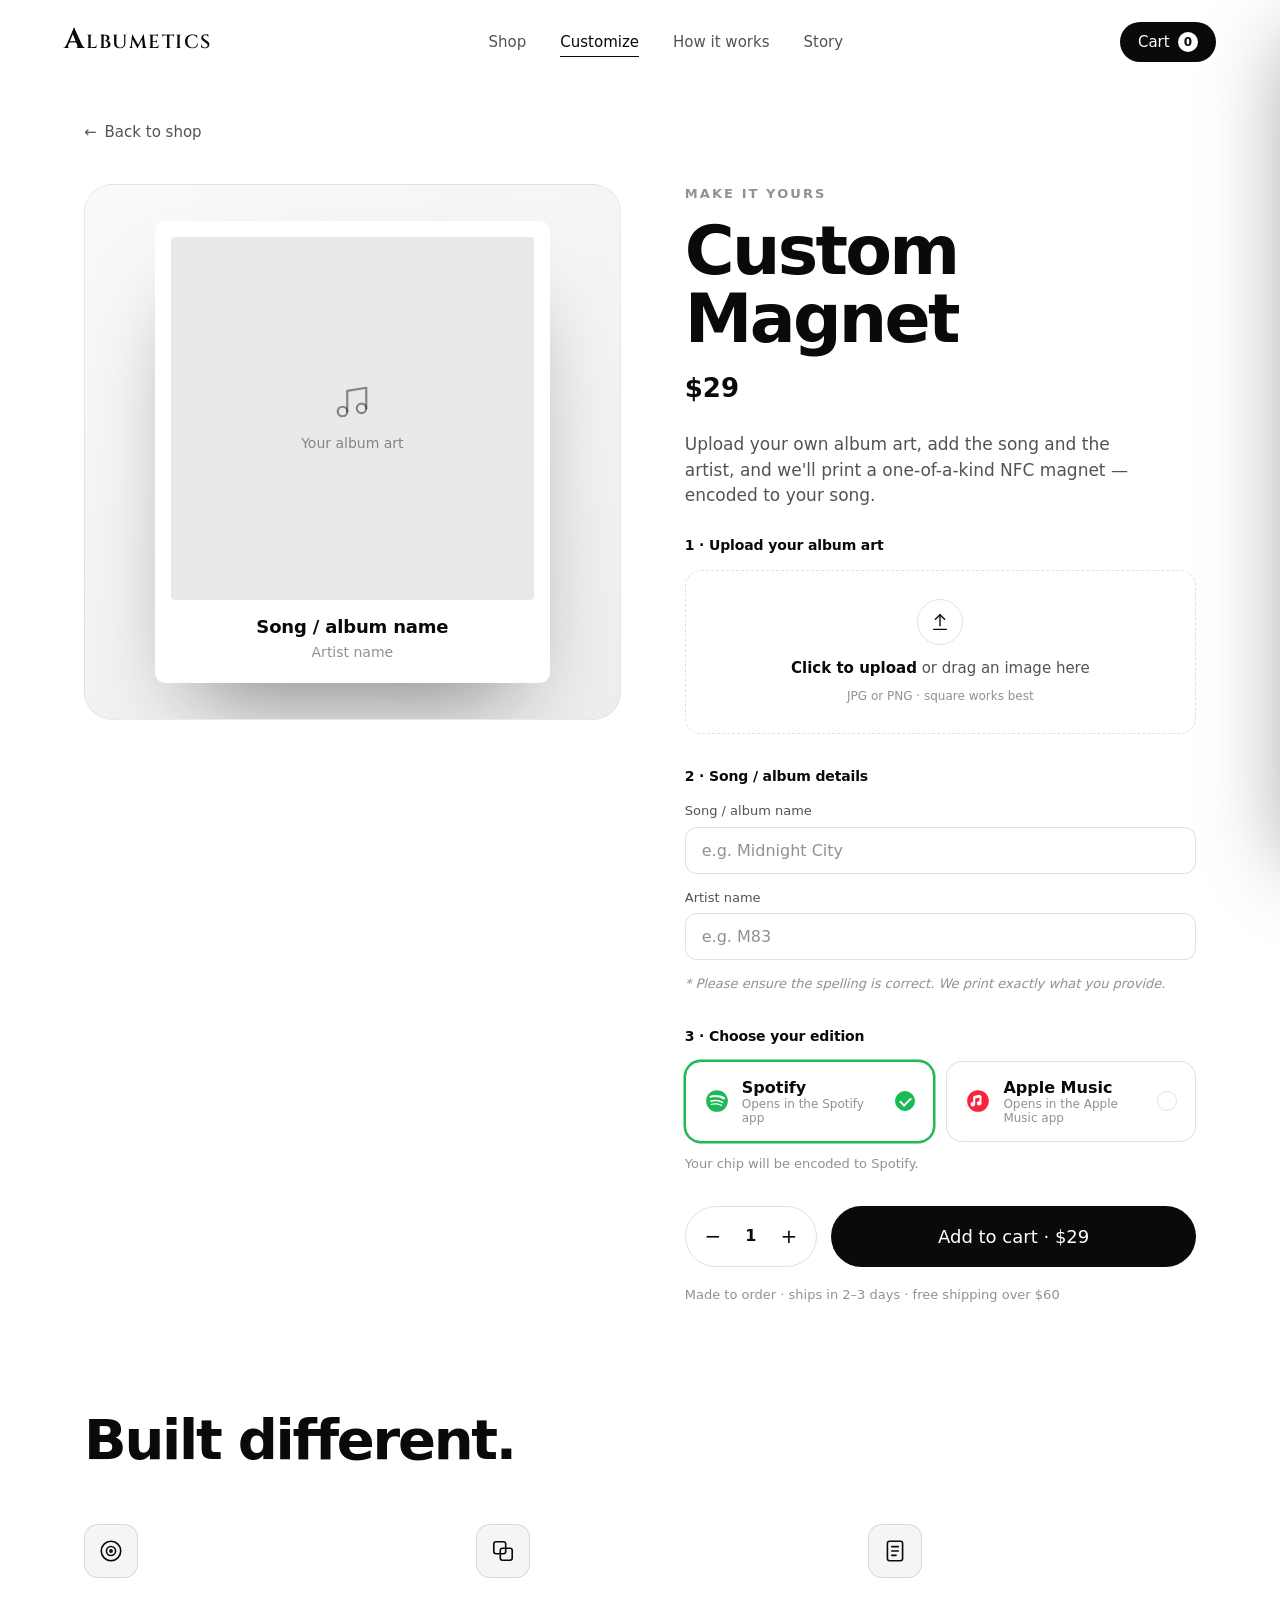
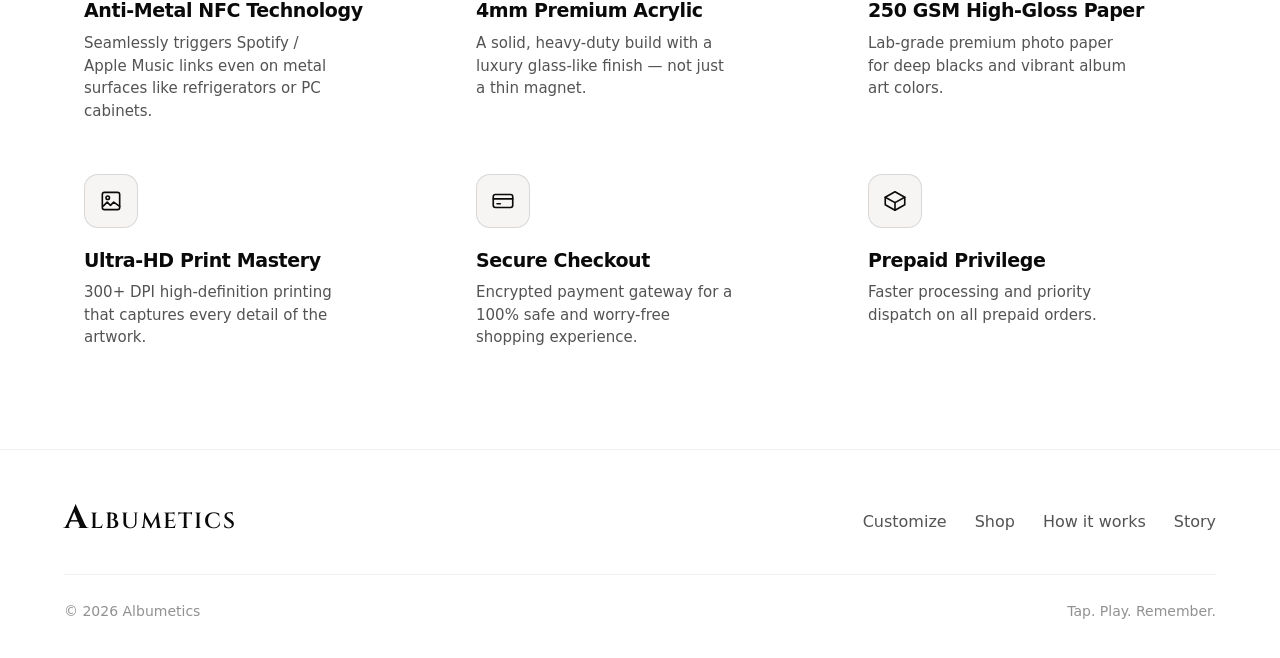
==== custom.html @ 189c5c68 "Add Customize page for build-your-own magnets - New 'Customize' nav link (header + footer, all pages" ====
<!DOCTYPE html>
<html lang="en">
<head>
  <meta charset="UTF-8" />
  <meta name="viewport" content="width=device-width, initial-scale=1.0" />
  <title>Albumetics — Customize your magnet</title>
  <meta name="description" content="Build your own Albumetics NFC magnet — upload your album art, add the song and artist, and we print exactly what you provide." />
  <link rel="preconnect" href="https://api.fontshare.com" crossorigin />
  <link rel="preconnect" href="https://fonts.googleapis.com" />
  <link rel="preconnect" href="https://fonts.gstatic.com" crossorigin />
  <link href="https://api.fontshare.com/v2/css?f[]=ranade@300,400,500,700,800&display=swap" rel="stylesheet" />
  <link href="https://fonts.googleapis.com/css2?family=Cinzel:wght@500;600;700&display=swap" rel="stylesheet" />
  <link rel="stylesheet" href="css/style.css" />
  <link rel="icon" href="data:image/svg+xml,<svg xmlns='http://www.w3.org/2000/svg' viewBox='0 0 100 100'><text x='50' y='80' font-family='Georgia,serif' font-size='92' font-weight='700' text-anchor='middle'>A</text></svg>" />
</head>
<body>
  <div class="loader" id="loader">
    <div class="loader__inner">
      <span class="loader__word brand"><span class="brand__cap">A</span>lbumetics</span>
      <div class="loader__bar"><span></span></div>
    </div>
  </div>

  <div class="cursor" id="cursor"></div>

  <header class="header" id="header">
    <a href="index.html" class="header__logo brand" aria-label="Albumetics"><span class="brand__cap">A</span>lbumetics</a>
    <nav class="header__nav">
      <a href="index.html#shop">Shop</a>
      <a href="custom.html" class="is-active">Customize</a>
      <a href="index.html#how">How it works</a>
      <a href="index.html#story">Story</a>
    </nav>
    <button class="header__cart" id="cartBtn" aria-label="Open cart">
      Cart <span class="header__cart-count" id="cartCount">0</span>
    </button>
  </header>

  <main class="pdp" id="custom"><!-- injected by custom.js --></main>

  <footer class="footer">
    <div class="footer__top">
      <span class="footer__logo brand"><span class="brand__cap">A</span>lbumetics</span>
      <nav class="footer__nav">
        <a href="custom.html">Customize</a>
        <a href="index.html#shop">Shop</a>
        <a href="index.html#how">How it works</a>
        <a href="index.html#story">Story</a>
      </nav>
    </div>
    <div class="footer__bottom">
      <span>© <span id="year"></span> Albumetics</span>
      <span>Tap. Play. Remember.</span>
    </div>
  </footer>

  <div class="drawer-overlay" id="drawerOverlay"></div>
  <aside class="cart" id="cart" aria-hidden="true">
    <div class="cart__head">
      <h3>Your cart</h3>
      <button class="cart__close" id="cartClose" aria-label="Close cart">×</button>
    </div>
    <div class="cart__items" id="cartItems"></div>
    <div class="cart__foot">
      <div class="cart__row">
        <span>Subtotal</span>
        <span id="cartTotal">$0</span>
      </div>
      <button class="btn btn--solid btn--block" id="checkoutBtn">Checkout</button>
      <p class="cart__note">Free shipping over $60 · Made to order</p>
    </div>
  </aside>

  <div class="toast" id="toast"></div>

  <script src="js/data.js"></script>
  <script src="js/ui.js"></script>
  <script src="js/cart.js"></script>
  <script src="js/custom.js"></script>
</body>
</html>
---- css/style.css ----
/* ============================================================
   Albumetics — core styles
   Palette: white dominant, black accents
   Type: Ranade
   ============================================================ */

:root {
  --white: #ffffff;
  --paper: #f6f5f3;
  --ink: #0a0a0a;
  --ink-70: rgba(10, 10, 10, 0.7);
  --ink-45: rgba(10, 10, 10, 0.45);
  --ink-12: rgba(10, 10, 10, 0.12);
  --ink-06: rgba(10, 10, 10, 0.06);
  --radius: 18px;
  --ease: cubic-bezier(0.22, 1, 0.36, 1);
  --ease-soft: cubic-bezier(0.65, 0.05, 0.36, 1);
  --maxw: 1240px;
  --pad: clamp(20px, 5vw, 80px);
}

* { margin: 0; padding: 0; box-sizing: border-box; }

html { scroll-behavior: smooth; -webkit-font-smoothing: antialiased; }

body {
  font-family: 'Ranade', system-ui, sans-serif;
  background: var(--white);
  color: var(--ink);
  font-weight: 400;
  line-height: 1.5;
  overflow-x: hidden;
}

@media (prefers-reduced-motion: reduce) {
  * { animation: none !important; transition: none !important; scroll-behavior: auto !important; }
}

a { color: inherit; text-decoration: none; }
img { max-width: 100%; display: block; }
::selection { background: var(--ink); color: var(--white); }

/* ---------- Loader ---------- */
.loader {
  position: fixed; inset: 0; z-index: 9999;
  background: var(--white);
  display: grid; place-items: center;
  transition: transform 0.9s var(--ease) 0.2s;
}
.loader.done { transform: translateY(-100%); }
.loader__inner { text-align: center; }
.loader__word {
  font-size: clamp(28px, 6vw, 64px);
  font-weight: 700; letter-spacing: -0.04em;
  display: block; overflow: hidden;
}
.loader__bar {
  margin-top: 22px; height: 2px; width: 200px;
  background: var(--ink-12); overflow: hidden; border-radius: 2px;
}
.loader__bar span {
  display: block; height: 100%; width: 0;
  background: var(--ink);
  animation: load 1.4s var(--ease) forwards;
}
@keyframes load { to { width: 100%; } }

/* ---------- Cursor ---------- */
.cursor {
  position: fixed; top: 0; left: 0; width: 28px; height: 28px;
  border: 1.5px solid var(--ink); border-radius: 50%;
  transform: translate(-50%, -50%); pointer-events: none; z-index: 9000;
  transition: width 0.25s var(--ease), height 0.25s var(--ease), background 0.25s var(--ease), opacity 0.3s;
  mix-blend-mode: difference; opacity: 0;
}
.cursor.active { width: 60px; height: 60px; background: var(--white); border-color: transparent; }
@media (hover: none) { .cursor { display: none; } }

/* ---------- Header ---------- */
.header {
  position: fixed; top: 0; left: 0; right: 0; z-index: 100;
  display: flex; align-items: center; justify-content: space-between;
  padding: 22px var(--pad);
  transition: padding 0.4s var(--ease), background 0.4s var(--ease), backdrop-filter 0.4s;
}
.header.scrolled {
  padding: 14px var(--pad);
  background: rgba(255, 255, 255, 0.72);
  backdrop-filter: blur(14px);
  border-bottom: 1px solid var(--ink-06);
}
.header__logo {
  font-weight: 700; font-size: 22px; letter-spacing: -0.04em;
}
.header__logo .dot { color: var(--ink-45); }
.header__nav { display: flex; gap: 34px; }
.header__nav a {
  font-size: 15px; font-weight: 500; position: relative; color: var(--ink-70);
  transition: color 0.3s var(--ease);
}
.header__nav a::after {
  content: ''; position: absolute; left: 0; bottom: -4px; height: 1.5px; width: 0;
  background: var(--ink); transition: width 0.35s var(--ease);
}
.header__nav a:hover { color: var(--ink); }
.header__nav a:hover::after { width: 100%; }
.header__cart {
  font-family: inherit; font-size: 15px; font-weight: 500; cursor: pointer;
  background: var(--ink); color: var(--white); border: none;
  padding: 10px 18px; border-radius: 100px;
  display: inline-flex; align-items: center; gap: 8px;
  transition: transform 0.3s var(--ease), opacity 0.3s;
}
.header__cart:hover { transform: translateY(-2px); }
.header__cart-count {
  background: var(--white); color: var(--ink);
  min-width: 20px; height: 20px; border-radius: 100px;
  display: grid; place-items: center; font-size: 12px; font-weight: 700; padding: 0 6px;
  transition: transform 0.3s var(--ease);
}
.header__cart-count.pop { animation: pop 0.4s var(--ease); }
@keyframes pop { 0% { transform: scale(1); } 40% { transform: scale(1.5); } 100% { transform: scale(1); } }
@media (max-width: 720px) { .header__nav { display: none; } }

/* ---------- Buttons ---------- */
.btn {
  display: inline-flex; align-items: center; justify-content: center; gap: 10px;
  font-family: inherit; font-size: 16px; font-weight: 500; cursor: pointer;
  padding: 15px 28px; border-radius: 100px; border: 1.5px solid transparent;
  transition: transform 0.35s var(--ease), background 0.35s var(--ease), color 0.35s var(--ease), border-color 0.35s var(--ease);
  will-change: transform;
}
.btn--solid { background: var(--ink); color: var(--white); }
.btn--solid:hover { transform: translateY(-3px); background: #222; }
.btn--ghost { background: transparent; color: var(--ink); border-color: var(--ink-12); }
.btn--ghost:hover { border-color: var(--ink); transform: translateY(-3px); }
.btn--lg { padding: 19px 40px; font-size: 18px; }
.btn--block { width: 100%; }

/* ---------- Reveal utilities ---------- */
.reveal { opacity: 0; transform: translateY(34px); transition: opacity 0.9s var(--ease), transform 0.9s var(--ease); }
.reveal.in { opacity: 1; transform: none; }
.reveal[data-delay="1"] { transition-delay: 0.08s; }
.reveal[data-delay="2"] { transition-delay: 0.16s; }
.reveal[data-delay="3"] { transition-delay: 0.24s; }

/* ---------- Hero ---------- */
.hero {
  position: relative; min-height: 100vh;
  padding: 0 var(--pad);
  display: flex; flex-direction: column; justify-content: center;
  overflow: hidden;
}
.hero__bg { position: absolute; inset: 0; z-index: 0; }
.grain {
  position: absolute; inset: -50%;
  background:
    radial-gradient(60% 60% at 80% 10%, rgba(10,10,10,0.04), transparent 60%),
    radial-gradient(50% 50% at 10% 90%, rgba(10,10,10,0.05), transparent 60%);
}
.hero__inner { position: relative; z-index: 2; max-width: 900px; }
.hero__eyebrow {
  font-size: 14px; font-weight: 600; letter-spacing: 0.16em; text-transform: uppercase;
  color: var(--ink-45); margin-bottom: 26px;
}
.hero__title {
  font-size: clamp(54px, 11vw, 150px); line-height: 0.92; font-weight: 800;
  letter-spacing: -0.05em; margin-bottom: 30px;
}
.hero__title .line { display: block; overflow: hidden; }
.hero__title .line span {
  display: block; transform: translateY(110%);
  animation: rise 1s var(--ease) forwards;
}
.hero__title .line:nth-child(2) span { animation-delay: 0.12s; }
@keyframes rise { to { transform: none; } }
.hero__lead {
  font-size: clamp(17px, 2vw, 21px); max-width: 520px; color: var(--ink-70);
  margin-bottom: 38px;
}
.hero__actions { display: flex; gap: 14px; flex-wrap: wrap; }

/* floating magnet */
.hero__magnet {
  position: absolute; right: clamp(-40px, 4vw, 120px); top: 50%;
  transform: translateY(-50%); z-index: 1;
  animation: float 6s ease-in-out infinite;
}
@media (max-width: 980px) { .hero__magnet { opacity: 0.12; right: -10%; } }
@keyframes float { 0%,100% { transform: translateY(-50%); } 50% { transform: translateY(calc(-50% - 22px)); } }

.magnet {
  width: clamp(220px, 26vw, 360px); aspect-ratio: 1; border-radius: 26px;
  background: linear-gradient(145deg, #fff, #ececec);
  box-shadow: 0 40px 80px -30px rgba(10,10,10,0.35), inset 0 1px 0 #fff;
  border: 1px solid var(--ink-06);
  position: relative; padding: 26px;
  display: flex; flex-direction: column; justify-content: space-between;
}
.magnet__art { position: relative; flex: 1; display: grid; place-items: center; }
.magnet__rings { position: absolute; inset: 0; display: grid; place-items: center; }
.magnet__rings i {
  position: absolute; border: 2px solid var(--ink); border-radius: 50%; opacity: 0;
  animation: ping 3s var(--ease) infinite;
}
.magnet__rings i:nth-child(1) { width: 60px; height: 60px; }
.magnet__rings i:nth-child(2) { width: 60px; height: 60px; animation-delay: 1s; }
.magnet__rings i:nth-child(3) { width: 60px; height: 60px; animation-delay: 2s; }
@keyframes ping { 0% { transform: scale(1); opacity: 0.5; } 100% { transform: scale(2.6); opacity: 0; } }
.magnet__bars { display: flex; gap: 6px; align-items: flex-end; height: 70px; z-index: 1; }
.magnet__bars i {
  width: 8px; background: var(--ink); border-radius: 4px;
  animation: eq 1.1s ease-in-out infinite;
}
.magnet__bars i:nth-child(1) { height: 30%; animation-delay: 0s; }
.magnet__bars i:nth-child(2) { height: 70%; animation-delay: 0.2s; }
.magnet__bars i:nth-child(3) { height: 100%; animation-delay: 0.1s; }
.magnet__bars i:nth-child(4) { height: 55%; animation-delay: 0.3s; }
.magnet__bars i:nth-child(5) { height: 80%; animation-delay: 0.15s; }
@keyframes eq { 0%,100% { transform: scaleY(0.4); } 50% { transform: scaleY(1); } }
.magnet__nfc { font-size: 13px; font-weight: 600; letter-spacing: 0.1em; color: var(--ink-45); }

/* marquee */
.hero__marquee {
  position: absolute; bottom: 28px; left: 0; right: 0; z-index: 2;
  overflow: hidden; border-top: 1px solid var(--ink-06); padding-top: 18px;
}
.marquee__track {
  display: flex; gap: 28px; white-space: nowrap; width: max-content;
  animation: marquee 26s linear infinite;
  font-size: 14px; font-weight: 500; letter-spacing: 0.08em; text-transform: uppercase; color: var(--ink-45);
}
.marquee__track span { display: inline-block; }
@keyframes marquee { to { transform: translateX(-50%); } }

/* ---------- Section heads ---------- */
.section-head { max-width: var(--maxw); margin: 0 auto; padding: 0 0 60px; }
.section-head__kicker {
  font-size: 13px; font-weight: 600; letter-spacing: 0.16em; text-transform: uppercase;
  color: var(--ink-45); margin-bottom: 16px;
}
.section-head__title {
  font-size: clamp(34px, 6vw, 72px); font-weight: 700; letter-spacing: -0.04em; line-height: 1;
}

/* ---------- How ---------- */
.how { padding: clamp(90px, 14vh, 180px) var(--pad); }
.steps {
  max-width: var(--maxw); margin: 0 auto;
  display: grid; grid-template-columns: repeat(3, 1fr); gap: 28px;
}
@media (max-width: 820px) { .steps { grid-template-columns: 1fr; } }
.step {
  padding: 40px 32px; border-radius: var(--radius);
  background: var(--paper); border: 1px solid var(--ink-06);
  transition: transform 0.5s var(--ease), box-shadow 0.5s var(--ease);
}
.step:hover { transform: translateY(-8px); box-shadow: 0 30px 60px -34px rgba(10,10,10,0.3); }
.step__num {
  font-size: 14px; font-weight: 700; color: var(--ink-45);
  display: inline-block; margin-bottom: 50px; letter-spacing: 0.1em;
}
.step h3 { font-size: 24px; font-weight: 600; margin-bottom: 12px; letter-spacing: -0.02em; }
.step p { color: var(--ink-70); font-size: 16px; }

/* ---------- Showcase pull quote ---------- */
.showcase {
  padding: clamp(80px, 16vh, 200px) var(--pad);
  background: var(--ink); color: var(--white);
}
.showcase__line { max-width: 1100px; margin: 0 auto; }
.showcase__line p {
  font-size: clamp(28px, 5.5vw, 76px); font-weight: 500; line-height: 1.08; letter-spacing: -0.03em;
}
.reveal-text p { display: inline; }
.reveal-text .word {
  display: inline-block; opacity: 0.18; transition: opacity 0.5s var(--ease);
}
.reveal-text .word.lit { opacity: 1; }

/* ---------- Shop ---------- */
.shop { padding: clamp(90px, 14vh, 180px) var(--pad); }
.products {
  max-width: var(--maxw); margin: 0 auto;
  display: grid; grid-template-columns: repeat(3, 1fr); gap: 26px;
}
@media (max-width: 980px) { .products { grid-template-columns: repeat(2, 1fr); } }
@media (max-width: 560px) { .products { grid-template-columns: 1fr; } }

.card {
  border-radius: var(--radius); overflow: hidden;
  border: 1px solid var(--ink-06); background: var(--white);
  opacity: 0; transform: translateY(40px);
  transition: opacity 0.8s var(--ease), transform 0.8s var(--ease), box-shadow 0.5s var(--ease);
}
.card.in { opacity: 1; transform: none; }
.card:hover { box-shadow: 0 40px 70px -40px rgba(10,10,10,0.4); }
.card__media {
  aspect-ratio: 1; position: relative; overflow: hidden;
  display: grid; place-items: center;
}
.card__art {
  width: 70%; aspect-ratio: 1; border-radius: 20px; position: relative;
  display: grid; place-items: center;
  transition: transform 0.6s var(--ease);
  box-shadow: 0 30px 50px -30px rgba(10,10,10,0.4);
}
.card:hover .card__art { transform: scale(1.06) rotate(-2deg); }
.card__art .wave { display: flex; gap: 5px; align-items: flex-end; height: 46px; }
.card__art .wave i { width: 6px; border-radius: 3px; background: currentColor; animation: eq 1.2s ease-in-out infinite; }
.card__art .wave i:nth-child(odd) { height: 60%; }
.card__art .wave i:nth-child(even) { height: 100%; animation-delay: 0.2s; }
.card__tap {
  position: absolute; inset: 0; display: grid; place-items: center;
  background: rgba(10,10,10,0.86); color: var(--white);
  opacity: 0; transition: opacity 0.4s var(--ease);
  font-size: 15px; font-weight: 600; letter-spacing: 0.05em;
}
.card:hover .card__tap { opacity: 1; }
.card__tap span { display: inline-flex; flex-direction: column; align-items: center; gap: 10px; }
.card__tap .ico { font-size: 30px; animation: float 2.4s ease-in-out infinite; }
.card__body { padding: 22px 24px 26px; }
.card__row { display: flex; justify-content: space-between; align-items: baseline; gap: 12px; }
.card__name { font-size: 20px; font-weight: 600; letter-spacing: -0.02em; }
.card__price { font-size: 18px; font-weight: 600; }
.card__desc { color: var(--ink-70); font-size: 15px; margin: 8px 0 20px; }
.card__add {
  width: 100%; font-family: inherit; font-size: 15px; font-weight: 500; cursor: pointer;
  padding: 13px; border-radius: 100px; border: 1.5px solid var(--ink-12);
  background: var(--white); color: var(--ink);
  transition: background 0.35s var(--ease), color 0.35s var(--ease), border-color 0.35s var(--ease);
}
.card__add:hover { background: var(--ink); color: var(--white); border-color: var(--ink); }

/* ---------- Story ---------- */
.story { padding: clamp(90px, 14vh, 180px) var(--pad); background: var(--paper); }
.story__grid {
  max-width: var(--maxw); margin: 0 auto;
  display: grid; grid-template-columns: 1.3fr 1fr; gap: 60px; align-items: center;
}
@media (max-width: 820px) { .story__grid { grid-template-columns: 1fr; gap: 40px; } }
.story__text h2 { font-size: clamp(30px, 5vw, 56px); font-weight: 700; letter-spacing: -0.03em; margin: 14px 0 22px; line-height: 1.02; }
.story__text p { color: var(--ink-70); font-size: 17px; margin-bottom: 16px; max-width: 540px; }
.story__stats { display: grid; gap: 22px; }
.stat { border-top: 1px solid var(--ink-12); padding-top: 16px; }
.stat__num { font-size: clamp(40px, 6vw, 64px); font-weight: 700; letter-spacing: -0.04em; line-height: 1; }
.stat__label { color: var(--ink-45); font-size: 15px; margin-left: 6px; }

/* ---------- CTA ---------- */
.cta { padding: clamp(100px, 18vh, 220px) var(--pad); text-align: center; }
.cta__inner h2 { font-size: clamp(40px, 9vw, 120px); font-weight: 800; letter-spacing: -0.05em; line-height: 0.95; margin-bottom: 40px; }

/* ---------- Footer ---------- */
.footer { padding: 60px var(--pad) 36px; border-top: 1px solid var(--ink-06); }
.footer__top {
  max-width: var(--maxw); margin: 0 auto;
  display: flex; justify-content: space-between; align-items: center; flex-wrap: wrap; gap: 20px;
  padding-bottom: 40px;
}
.footer__logo { font-size: 26px; font-weight: 700; letter-spacing: -0.04em; }
.footer__logo .dot { color: var(--ink-45); }
.footer__nav { display: flex; gap: 28px; }
.footer__nav a { color: var(--ink-70); font-weight: 500; transition: color 0.3s; }
.footer__nav a:hover { color: var(--ink); }
.footer__bottom {
  max-width: var(--maxw); margin: 0 auto; padding-top: 26px;
  border-top: 1px solid var(--ink-06);
  display: flex; justify-content: space-between; flex-wrap: wrap; gap: 10px;
  color: var(--ink-45); font-size: 14px;
}

/* ---------- Cart drawer ---------- */
.drawer-overlay {
  position: fixed; inset: 0; background: rgba(10,10,10,0.35); backdrop-filter: blur(3px);
  opacity: 0; pointer-events: none; transition: opacity 0.5s var(--ease); z-index: 200;
}
.drawer-overlay.open { opacity: 1; pointer-events: auto; }
.cart {
  position: fixed; top: 0; right: 0; bottom: 0; width: min(420px, 92vw); z-index: 300;
  background: var(--white); display: flex; flex-direction: column;
  transform: translateX(100%); transition: transform 0.6s var(--ease);
  box-shadow: -30px 0 80px -40px rgba(10,10,10,0.4);
}
.cart.open { transform: none; }
.cart__head {
  display: flex; justify-content: space-between; align-items: center;
  padding: 26px 28px; border-bottom: 1px solid var(--ink-06);
}
.cart__head h3 { font-size: 22px; font-weight: 600; letter-spacing: -0.02em; }
.cart__close {
  font-family: inherit; font-size: 28px; line-height: 1; background: none; border: none;
  cursor: pointer; color: var(--ink); width: 40px; height: 40px; border-radius: 50%;
  transition: background 0.3s; }
.cart__close:hover { background: var(--ink-06); }
.cart__items { flex: 1; overflow-y: auto; padding: 14px 28px; }
.cart__empty { color: var(--ink-45); text-align: center; padding: 60px 0; font-size: 16px; }
.cart-item {
  display: flex; gap: 16px; padding: 18px 0; border-bottom: 1px solid var(--ink-06);
  animation: itemIn 0.5s var(--ease);
}
@keyframes itemIn { from { opacity: 0; transform: translateX(20px); } to { opacity: 1; transform: none; } }
.cart-item__thumb {
  width: 60px; height: 60px; border-radius: 12px; flex-shrink: 0;
  display: grid; place-items: center; color: var(--white);
}
.cart-item__thumb .wave { display: flex; gap: 3px; align-items: flex-end; height: 22px; }
.cart-item__thumb .wave i { width: 3px; height: 100%; background: currentColor; border-radius: 2px; }
.cart-item__info { flex: 1; }
.cart-item__name { font-size: 16px; font-weight: 600; }
.cart-item__edition {
  display: inline-flex; align-items: center; gap: 5px;
  font-size: 12px; font-weight: 500; color: var(--ink-45); margin-top: 2px;
}
.cart-item__edition .svc-ico { display: inline-flex; }
.cart-item__edition .svc-ico svg { display: block; }
.cart-item__price { color: var(--ink-45); font-size: 14px; margin-top: 2px; }
.cart-item__qty { display: inline-flex; align-items: center; gap: 12px; margin-top: 8px; }
.cart-item__qty button {
  width: 26px; height: 26px; border-radius: 50%; border: 1.5px solid var(--ink-12);
  background: var(--white); cursor: pointer; font-family: inherit; font-size: 16px; line-height: 1;
  transition: background 0.3s, color 0.3s, border-color 0.3s;
}
.cart-item__qty button:hover { background: var(--ink); color: var(--white); border-color: var(--ink); }
.cart-item__qty span { font-weight: 600; min-width: 18px; text-align: center; }
.cart__foot { padding: 24px 28px; border-top: 1px solid var(--ink-06); }
.cart__row { display: flex; justify-content: space-between; font-size: 18px; font-weight: 600; margin-bottom: 18px; }
.cart__note { text-align: center; color: var(--ink-45); font-size: 13px; margin-top: 14px; }

/* ---------- Toast ---------- */
.toast {
  position: fixed; bottom: 30px; left: 50%; z-index: 400;
  background: var(--ink); color: var(--white);
  padding: 14px 24px; border-radius: 100px; font-weight: 500; font-size: 15px;
  transform: translate(-50%, 120px); opacity: 0;
  transition: transform 0.5s var(--ease), opacity 0.5s var(--ease);
  pointer-events: none;
}
.toast.show { transform: translate(-50%, 0); opacity: 1; }

/* ============================================================
   Product detail page
   ============================================================ */
.pdp { padding: 120px var(--pad) 100px; max-width: var(--maxw); margin: 0 auto; }
.pdp__back {
  display: inline-flex; align-items: center; gap: 8px;
  font-size: 15px; font-weight: 500; color: var(--ink-70);
  margin-bottom: 40px; transition: gap 0.3s var(--ease), color 0.3s;
}
.pdp__back:hover { gap: 14px; color: var(--ink); }
.pdp__back span { transition: transform 0.3s var(--ease); }

.pdp__grid {
  display: grid; grid-template-columns: 1.05fr 1fr; gap: clamp(30px, 5vw, 70px);
  align-items: start;
}
@media (max-width: 880px) { .pdp__grid { grid-template-columns: 1fr; gap: 40px; } }

/* media */
.pdp__media { position: sticky; top: 100px; }
@media (max-width: 880px) { .pdp__media { position: static; } }
.pdp__stage {
  background: linear-gradient(150deg, #fafafa, #eee);
  border: 1px solid var(--ink-06); border-radius: 28px;
  aspect-ratio: 1; display: grid; place-items: center; overflow: hidden;
}
.pdp__art {
  width: 64%; aspect-ratio: 1; border-radius: 26px; position: relative;
  display: flex; flex-direction: column; align-items: center; justify-content: center; gap: 18px;
  box-shadow: 0 50px 90px -40px rgba(10,10,10,0.55);
  animation: float 6s ease-in-out infinite;
}
.pdp__art .wave { display: flex; gap: 6px; align-items: flex-end; height: 60px; z-index: 1; }
.pdp__art .wave i { width: 7px; border-radius: 4px; background: currentColor; animation: eq 1.2s ease-in-out infinite; }
.pdp__art .wave i:nth-child(odd) { height: 55%; }
.pdp__art .wave i:nth-child(even) { height: 100%; animation-delay: 0.2s; }
.pdp__art .wave i:nth-child(3n) { height: 75%; animation-delay: 0.35s; }
.pdp__rings { position: absolute; inset: 0; display: grid; place-items: center; }
.pdp__rings i {
  position: absolute; width: 70px; height: 70px; border: 2px solid currentColor; border-radius: 50%;
  opacity: 0; animation: ping 3s var(--ease) infinite;
}
.pdp__rings i:nth-child(2) { animation-delay: 1s; }
.pdp__rings i:nth-child(3) { animation-delay: 2s; }
.pdp__nfc { font-size: 13px; font-weight: 600; letter-spacing: 0.12em; opacity: 0.7; z-index: 1; }

/* info */
.pdp__kicker {
  font-size: 13px; font-weight: 600; letter-spacing: 0.16em; text-transform: uppercase;
  color: var(--ink-45); margin-bottom: 14px;
}
.pdp__name { font-size: clamp(40px, 6vw, 68px); font-weight: 800; letter-spacing: -0.04em; line-height: 1; margin-bottom: 16px; }
.pdp__price { font-size: 26px; font-weight: 600; margin-bottom: 24px; }
.pdp__desc { font-size: 17px; color: var(--ink-70); max-width: 460px; margin-bottom: 26px; }
.pdp__features { list-style: none; display: grid; gap: 10px; margin-bottom: 34px; }
.pdp__features li { position: relative; padding-left: 26px; color: var(--ink-70); font-size: 15px; }
.pdp__features li::before {
  content: ''; position: absolute; left: 0; top: 7px; width: 8px; height: 8px;
  border-radius: 50%; background: var(--ink);
}

.pdp__block { margin-bottom: 32px; }
.pdp__label { display: block; font-size: 14px; font-weight: 600; margin-bottom: 14px; letter-spacing: -0.01em; }

/* version selector */
.ver-group { display: grid; grid-template-columns: 1fr 1fr; gap: 12px; }
@media (max-width: 420px) { .ver-group { grid-template-columns: 1fr; } }
.ver {
  position: relative; display: flex; align-items: center; gap: 12px; text-align: left;
  font-family: inherit; cursor: pointer; padding: 16px 18px; border-radius: 16px;
  background: var(--white); border: 1.5px solid var(--ink-12); color: var(--ink);
  transition: border-color 0.3s var(--ease), box-shadow 0.3s var(--ease), transform 0.3s var(--ease);
}
.ver:hover { transform: translateY(-2px); border-color: var(--ink-45); }
.ver.selected { border-color: var(--accent); box-shadow: 0 0 0 1.5px var(--accent); }
.ver__ico { color: var(--accent); display: inline-flex; flex-shrink: 0; }
.ver__ico svg { display: block; width: 26px; height: 26px; }
.ver__text { display: flex; flex-direction: column; line-height: 1.2; }
.ver__label { font-size: 16px; font-weight: 600; }
.ver__note { font-size: 12px; color: var(--ink-45); }
.ver__check {
  margin-left: auto; width: 20px; height: 20px; border-radius: 50%;
  border: 1.5px solid var(--ink-12); flex-shrink: 0; position: relative;
  transition: background 0.3s var(--ease), border-color 0.3s var(--ease);
}
.ver.selected .ver__check { background: var(--accent); border-color: var(--accent); }
.ver.selected .ver__check::after {
  content: ''; position: absolute; left: 6px; top: 3px; width: 5px; height: 9px;
  border: solid #fff; border-width: 0 2px 2px 0; transform: rotate(45deg);
}
.pdp__hint { margin-top: 12px; font-size: 13px; color: var(--ink-45); min-height: 18px; }

/* buy row */
.pdp__buy { display: flex; gap: 14px; align-items: stretch; flex-wrap: wrap; margin-bottom: 18px; }
.qty {
  display: inline-flex; align-items: center; gap: 6px; padding: 0 8px;
  border: 1.5px solid var(--ink-12); border-radius: 100px;
}
.qty button {
  width: 38px; height: 38px; border-radius: 50%; border: none; background: none; cursor: pointer;
  font-family: inherit; font-size: 20px; line-height: 1; color: var(--ink);
  transition: background 0.3s; }
.qty button:hover { background: var(--ink-06); }
.qty span { min-width: 26px; text-align: center; font-weight: 600; font-size: 16px; }
.pdp__add { flex: 1; min-width: 200px; }
.pdp__meta { font-size: 13px; color: var(--ink-45); }

/* specs / trust grid */
.specs { margin-top: clamp(80px, 12vh, 150px); }
.specs__title {
  font-size: clamp(30px, 5vw, 56px); font-weight: 800; letter-spacing: -0.04em;
  line-height: 1; margin-bottom: 56px;
}
.specs__grid {
  display: grid; grid-template-columns: repeat(3, 1fr);
  gap: clamp(28px, 4vw, 56px) clamp(28px, 5vw, 70px);
}
@media (max-width: 760px) { .specs__grid { grid-template-columns: repeat(2, 1fr); } }
@media (max-width: 460px) { .specs__grid { grid-template-columns: 1fr; } }
.spec__icon {
  display: inline-grid; place-items: center; width: 54px; height: 54px;
  border-radius: 14px; border: 1px solid var(--ink-12); background: var(--paper);
  color: var(--ink); margin-bottom: 22px;
  transition: transform 0.4s var(--ease), background 0.4s var(--ease), color 0.4s var(--ease);
}
.spec__icon svg { width: 26px; height: 26px; }
.spec:hover .spec__icon { transform: translateY(-4px); background: var(--ink); color: var(--white); }
.spec__title { font-size: 19px; font-weight: 600; letter-spacing: -0.02em; margin-bottom: 10px; line-height: 1.15; }
.spec__text { font-size: 15px; color: var(--ink-70); max-width: 260px; }

.pdp__missing { text-align: center; padding: 120px 0; }
.pdp__missing h1 { font-size: clamp(34px, 6vw, 60px); font-weight: 800; letter-spacing: -0.04em; margin-bottom: 16px; }
.pdp__missing p { color: var(--ink-70); margin-bottom: 28px; }

/* FAQ accordion */
.faq { margin-top: clamp(80px, 12vh, 150px); }
.faq__title {
  font-size: clamp(30px, 5vw, 56px); font-weight: 800; letter-spacing: -0.04em;
  line-height: 1; margin-bottom: 40px;
}
.faq__list { border-top: 1px solid var(--ink-12); }
.faq-item { border-bottom: 1px solid var(--ink-12); }
.faq-item__q {
  width: 100%; display: flex; align-items: center; justify-content: space-between; gap: 24px;
  font-family: inherit; text-align: left; cursor: pointer; background: none; border: none;
  padding: 26px 4px; color: var(--ink);
  font-size: clamp(17px, 2.2vw, 21px); font-weight: 600; letter-spacing: -0.01em; line-height: 1.25;
  transition: color 0.3s var(--ease);
}
.faq-item__q:hover { color: var(--ink-70); }
.faq-item__chev {
  flex-shrink: 0; display: inline-grid; place-items: center; width: 38px; height: 38px;
  border-radius: 50%; border: 1px solid var(--ink-12); color: var(--ink);
  transition: transform 0.4s var(--ease), background 0.3s var(--ease), color 0.3s var(--ease);
}
.faq-item__chev svg { width: 18px; height: 18px; }
.faq-item.open .faq-item__chev { transform: rotate(180deg); background: var(--ink); color: var(--white); }
/* collapsed → expanded using animatable grid rows */
.faq-item__a {
  display: grid; grid-template-rows: 0fr;
  transition: grid-template-rows 0.45s var(--ease);
}
.faq-item.open .faq-item__a { grid-template-rows: 1fr; }
.faq-item__a > div { overflow: hidden; }
.faq-item__a p {
  color: var(--ink-70); font-size: 16px; max-width: 760px;
  padding-right: 56px; margin: 0 0 14px;
}
.faq-item__a > div { padding-bottom: 6px; }
.faq-item.open .faq-item__a > div { padding-bottom: 22px; }
@media (max-width: 560px) { .faq-item__a p { padding-right: 0; } }

/* ============================================================
   Brand wordmark (ALBUMETICS) — Cinzel serif, large initial A
   ============================================================ */
.brand {
  font-family: 'Cinzel', Georgia, 'Times New Roman', serif !important;
  text-transform: uppercase;
  font-weight: 600 !important;
  letter-spacing: 0.08em !important;
  display: inline-flex;
  align-items: baseline;
  line-height: 1;
  color: var(--ink);
}
.brand__cap {
  font-weight: 700;
  font-size: 1.5em;
  line-height: 0;
  margin-right: 0.02em;
}
/* per-placement sizing */
.header__logo.brand { font-size: 19px; }
.footer__logo.brand { font-size: 22px; }
.loader__word.brand { display: inline-flex; overflow: visible; }

/* ============================================================
   Customize page
   ============================================================ */
.header__nav a.is-active { color: var(--ink); }
.header__nav a.is-active::after { width: 100%; }

/* polaroid-style live preview */
.pola {
  width: 74%; background: var(--white); border-radius: 10px; padding: 16px 16px 0;
  box-shadow: 0 50px 90px -40px rgba(10,10,10,0.5); margin: 0;
  animation: float 6s ease-in-out infinite;
}
.pola__img {
  aspect-ratio: 1; border-radius: 4px; background: #e9e9e9; background-size: cover; background-position: center;
  display: grid; place-items: center; color: var(--ink-45); overflow: hidden;
}
.pola__img.has-img { color: transparent; }
.pola__placeholder { display: inline-flex; flex-direction: column; align-items: center; gap: 12px; font-size: 14px; font-weight: 500; }
.pola__placeholder svg { width: 38px; height: 38px; }
.pola__cap { display: flex; flex-direction: column; padding: 16px 4px 20px; text-align: center; }
.pola__name { font-weight: 700; font-size: 18px; letter-spacing: -0.01em; line-height: 1.2; word-break: break-word; }
.pola__artist { color: var(--ink-45); font-size: 14px; margin-top: 4px; word-break: break-word; }

/* dropzone */
.dropzone {
  display: block; cursor: pointer; border: 1.5px dashed var(--ink-12); border-radius: 16px;
  padding: 28px; text-align: center; transition: border-color 0.3s var(--ease), background 0.3s var(--ease);
}
.dropzone:hover, .dropzone.drag { border-color: var(--ink); background: var(--paper); }
.dropzone.has-img { border-style: solid; border-color: var(--ink-12); }
.dropzone__inner { display: inline-flex; flex-direction: column; align-items: center; gap: 8px; }
.dropzone__ico {
  width: 46px; height: 46px; border-radius: 50%; display: grid; place-items: center;
  border: 1px solid var(--ink-12); color: var(--ink); margin-bottom: 4px;
}
.dropzone__ico svg { width: 22px; height: 22px; }
.dropzone__text { font-size: 15px; color: var(--ink-70); }
.dropzone__text b { color: var(--ink); font-weight: 600; }
.dropzone__hint { font-size: 12px; color: var(--ink-45); }

/* form fields */
.field { margin-bottom: 14px; }
.field label { display: block; font-size: 13px; font-weight: 500; color: var(--ink-70); margin-bottom: 6px; }
.field input {
  width: 100%; font-family: inherit; font-size: 16px; color: var(--ink);
  padding: 13px 16px; border-radius: 12px; border: 1.5px solid var(--ink-12); background: var(--white);
  transition: border-color 0.3s var(--ease), box-shadow 0.3s var(--ease);
}
.field input::placeholder { color: var(--ink-45); }
.field input:focus { outline: none; border-color: var(--ink); }
.field--error input, .dropzone.field--error { border-color: #e02f2f; animation: shake 0.4s; }
@keyframes shake { 0%,100% { transform: translateX(0); } 25% { transform: translateX(-5px); } 75% { transform: translateX(5px); } }
.field__note { font-size: 13px; color: var(--ink-45); margin-top: 6px; font-style: italic; }

/* custom thumbnail in cart */
.cart-item__thumb--img { background-size: cover; background-position: center; }
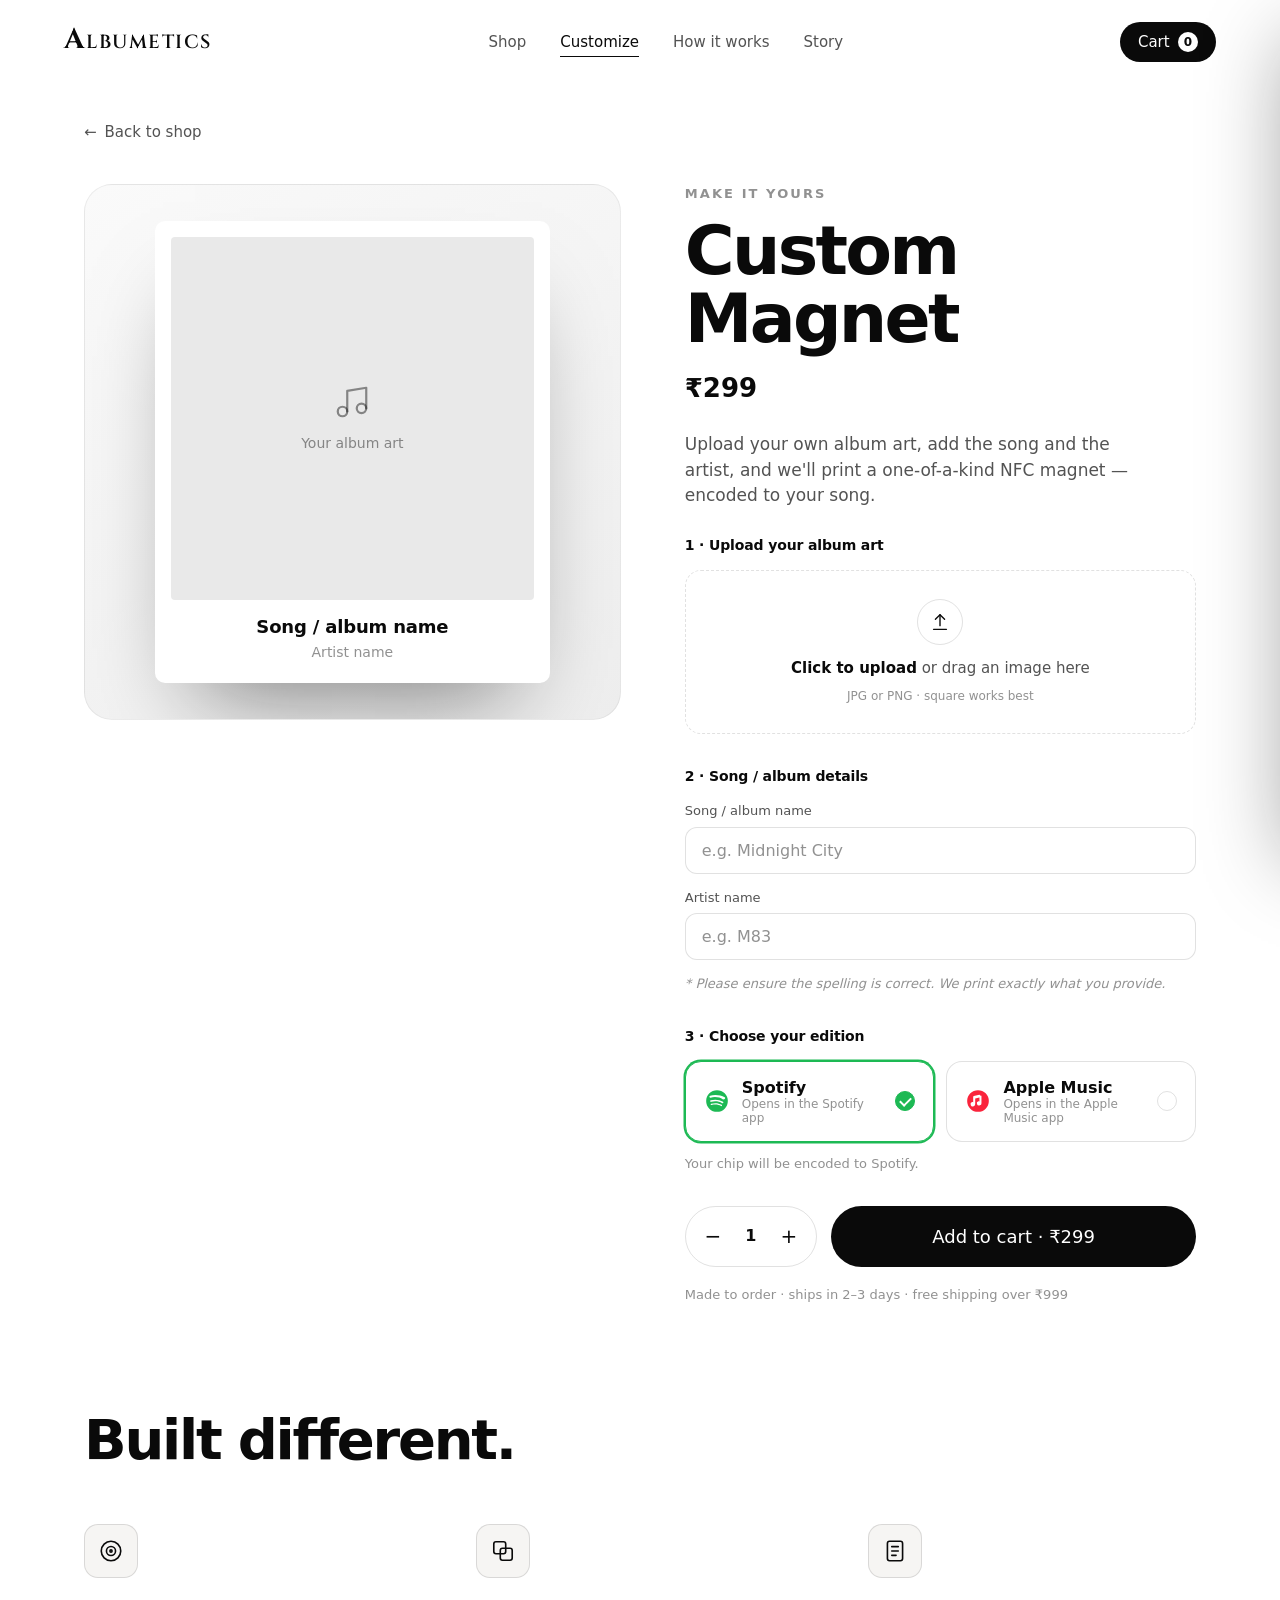
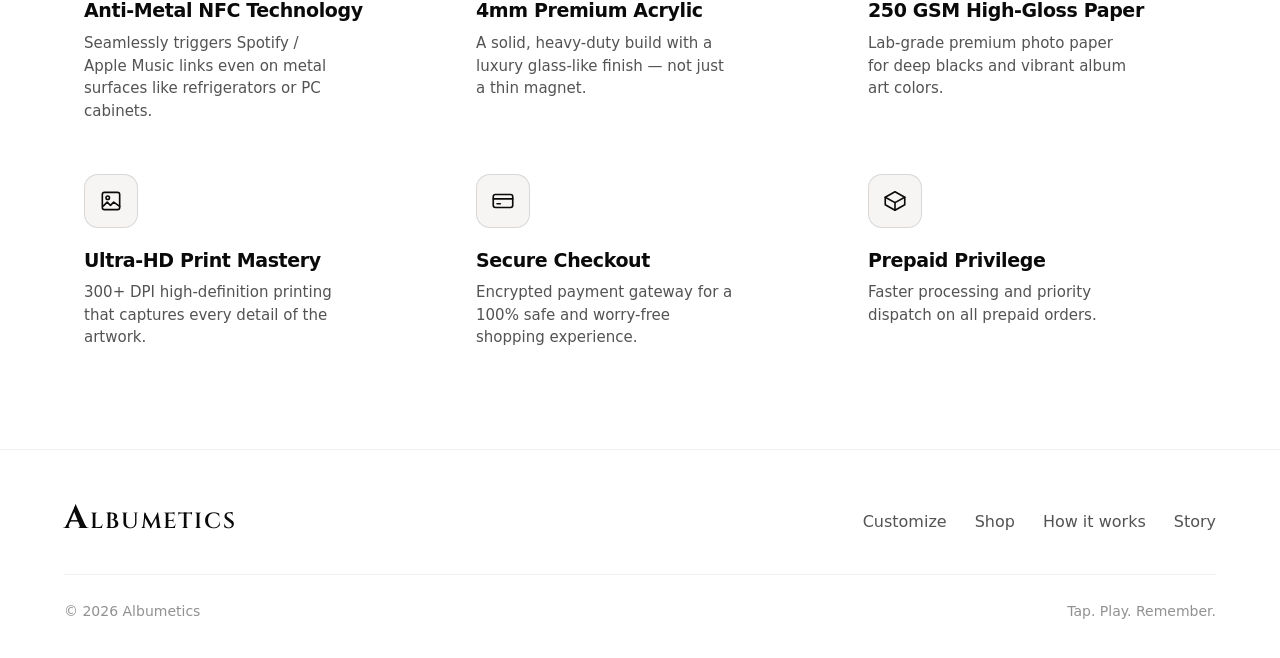
==== commit b66901fe: "Price all products at Rs 299 and switch currency to INR (₹)" ====
--- a/custom.html
+++ b/custom.html
@@ -64,10 +64,10 @@
     <div class="cart__foot">
       <div class="cart__row">
         <span>Subtotal</span>
-        <span id="cartTotal">$0</span>
+        <span id="cartTotal">₹0</span>
       </div>
       <button class="btn btn--solid btn--block" id="checkoutBtn">Checkout</button>
-      <p class="cart__note">Free shipping over $60 · Made to order</p>
+      <p class="cart__note">Free shipping over ₹999 · Made to order</p>
     </div>
   </aside>
 
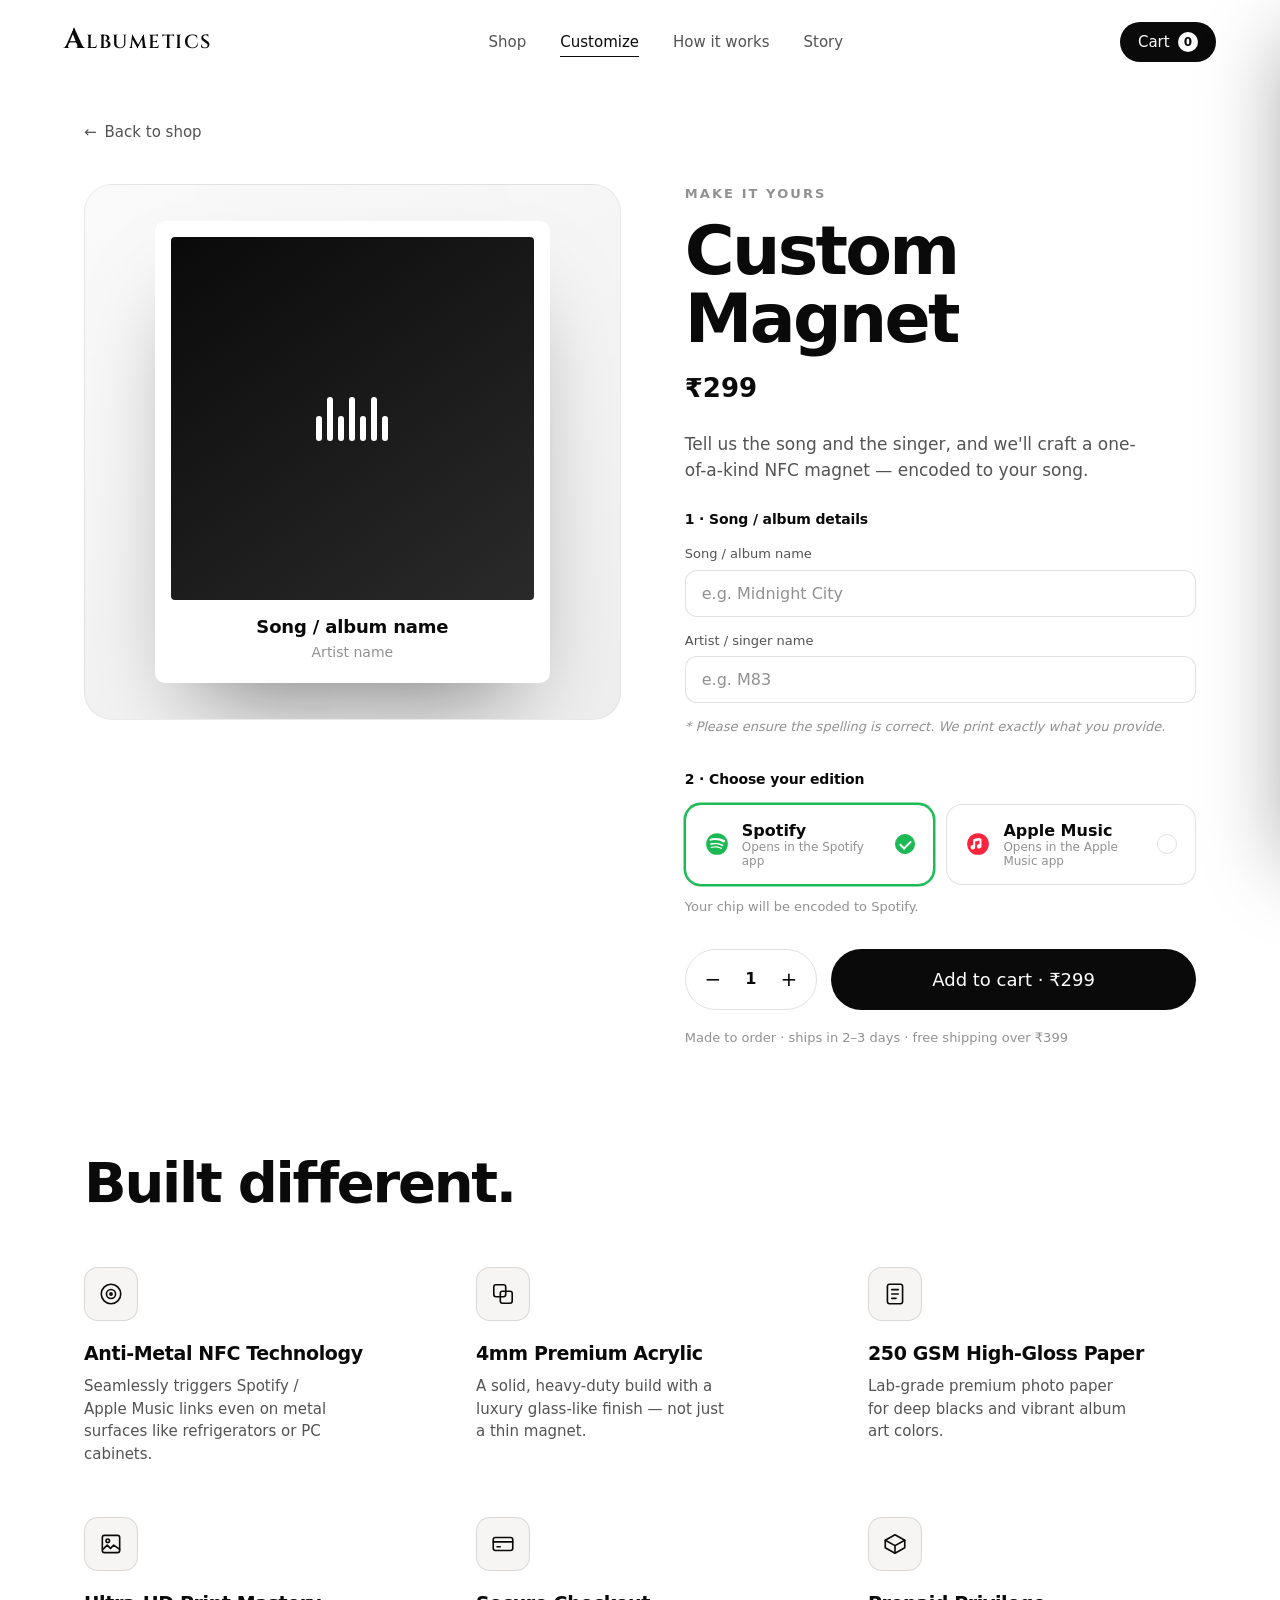
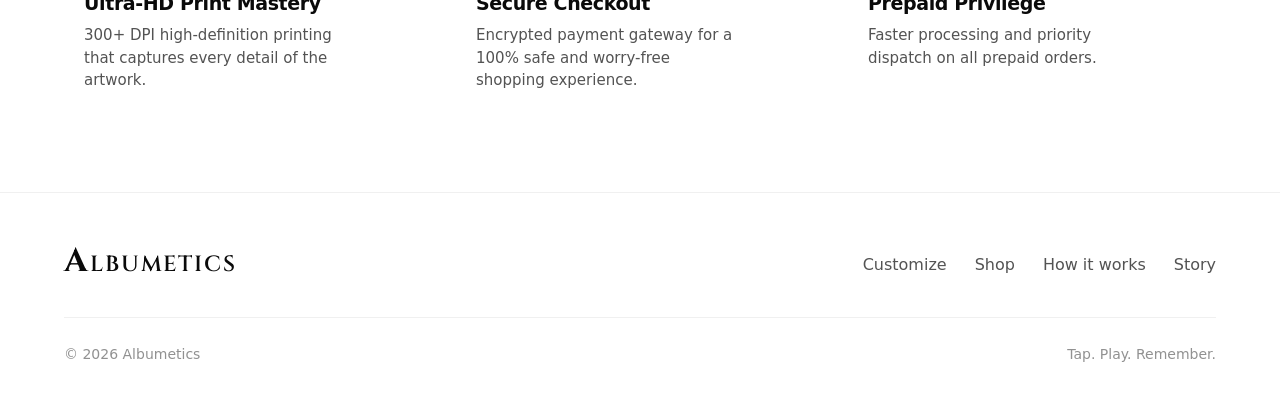
==== commit 1d99635f: "Free shipping threshold: orders above Rs 399" ====
--- a/custom.html
+++ b/custom.html
@@ -25,15 +25,20 @@
 
   <header class="header" id="header">
     <a href="index.html" class="header__logo brand" aria-label="Albumetics"><span class="brand__cap">A</span>lbumetics</a>
-    <nav class="header__nav">
+    <nav class="header__nav" id="navMenu">
       <a href="index.html#shop">Shop</a>
       <a href="custom.html" class="is-active">Customize</a>
       <a href="index.html#how">How it works</a>
       <a href="index.html#story">Story</a>
     </nav>
-    <button class="header__cart" id="cartBtn" aria-label="Open cart">
-      Cart <span class="header__cart-count" id="cartCount">0</span>
-    </button>
+    <div class="header__actions">
+      <button class="header__cart" id="cartBtn" aria-label="Open cart">
+        Cart <span class="header__cart-count" id="cartCount">0</span>
+      </button>
+      <button class="header__burger" id="navToggle" aria-label="Open menu" aria-expanded="false">
+        <span></span><span></span><span></span>
+      </button>
+    </div>
   </header>
 
   <main class="pdp" id="custom"><!-- injected by custom.js --></main>
@@ -67,7 +72,7 @@
         <span id="cartTotal">₹0</span>
       </div>
       <button class="btn btn--solid btn--block" id="checkoutBtn">Checkout</button>
-      <p class="cart__note">Free shipping over ₹999 · Made to order</p>
+      <p class="cart__note">Free shipping over ₹399 · Made to order</p>
     </div>
   </aside>
 
--- a/css/style.css
+++ b/css/style.css
@@ -120,7 +120,36 @@
 }
 .header__cart-count.pop { animation: pop 0.4s var(--ease); }
 @keyframes pop { 0% { transform: scale(1); } 40% { transform: scale(1.5); } 100% { transform: scale(1); } }
-@media (max-width: 720px) { .header__nav { display: none; } }
+.header__actions { display: flex; align-items: center; gap: 12px; }
+.header__burger {
+  display: none; width: 42px; height: 42px; border: none; background: none; cursor: pointer;
+  flex-direction: column; justify-content: center; align-items: center; gap: 5px; padding: 0;
+}
+.header__burger span {
+  display: block; width: 22px; height: 2px; background: var(--ink); border-radius: 2px;
+  transition: transform 0.35s var(--ease), opacity 0.25s var(--ease);
+}
+body.nav-open .header__burger span:nth-child(1) { transform: translateY(7px) rotate(45deg); }
+body.nav-open .header__burger span:nth-child(2) { opacity: 0; }
+body.nav-open .header__burger span:nth-child(3) { transform: translateY(-7px) rotate(-45deg); }
+
+@media (max-width: 720px) {
+  .header__burger { display: flex; }
+  .header__nav {
+    position: fixed; inset: 0; z-index: 95;
+    width: 100vw; height: 100vh; height: 100dvh;
+    flex-direction: column; justify-content: center; align-items: center; gap: 28px;
+    background: var(--white);
+    opacity: 0; pointer-events: none; transform: translateY(-12px);
+    transition: opacity 0.4s var(--ease), transform 0.4s var(--ease);
+  }
+  body.nav-open .header__nav { opacity: 1; pointer-events: auto; transform: none; }
+  /* keep the top bar solid white while the menu is open so nothing shows through */
+  body.nav-open .header { background: var(--white); backdrop-filter: none; border-bottom-color: transparent; }
+  .header__nav a { font-size: 26px; font-weight: 600; color: var(--ink); }
+  .header__nav a::after { display: none; }
+  body.nav-open { overflow: hidden; }
+}
 
 /* ---------- Buttons ---------- */
 .btn {
@@ -285,7 +314,19 @@
   display: grid; grid-template-columns: repeat(3, 1fr); gap: 26px;
 }
 @media (max-width: 980px) { .products { grid-template-columns: repeat(2, 1fr); } }
-@media (max-width: 560px) { .products { grid-template-columns: 1fr; } }
+@media (max-width: 560px) { .products { grid-template-columns: repeat(2, 1fr); gap: 14px; } }
+
+/* Homepage preview: keep the Customize card, limit products
+   — laptop: 2 products + Customize (3), phone: 3 products + Customize (4) */
+.products--preview .card:not(.card--custom):nth-child(n+3) { display: none; }
+.products--preview .card--custom { display: flex; flex-direction: column; }
+@media (max-width: 980px) {
+  .products--preview .card:not(.card--custom):nth-child(n+3) { display: block; }
+  .products--preview .card:not(.card--custom):nth-child(n+4) { display: none; }
+}
+.shop__more { text-align: center; margin-top: 40px; }
+.shop--page { padding-top: 130px; max-width: var(--maxw); margin: 0 auto; }
+@media (max-width: 600px) { .shop--page { padding-top: 100px; } }
 
 .card {
   border-radius: var(--radius); overflow: hidden;
@@ -554,8 +595,7 @@
   display: grid; grid-template-columns: repeat(3, 1fr);
   gap: clamp(28px, 4vw, 56px) clamp(28px, 5vw, 70px);
 }
-@media (max-width: 760px) { .specs__grid { grid-template-columns: repeat(2, 1fr); } }
-@media (max-width: 460px) { .specs__grid { grid-template-columns: 1fr; } }
+@media (max-width: 760px) { .specs__grid { grid-template-columns: repeat(2, 1fr); gap: 28px 22px; } }
 .spec__icon {
   display: inline-grid; place-items: center; width: 54px; height: 54px;
   border-radius: 14px; border: 1px solid var(--ink-12); background: var(--paper);
@@ -689,3 +729,135 @@
 
 /* custom thumbnail in cart */
 .cart-item__thumb--img { background-size: cover; background-position: center; }
+
+/* ============================================================
+   Checkout modal (shipping details)
+   ============================================================ */
+.co-overlay {
+  position: fixed; inset: 0; background: rgba(10,10,10,0.45); backdrop-filter: blur(4px);
+  opacity: 0; pointer-events: none; transition: opacity 0.45s var(--ease); z-index: 500;
+}
+.co-overlay.open { opacity: 1; pointer-events: auto; }
+.co {
+  position: fixed; z-index: 600; top: 50%; left: 50%;
+  width: min(560px, 94vw); max-height: 92vh; display: flex; flex-direction: column;
+  background: var(--white); border-radius: 22px; overflow: hidden;
+  box-shadow: 0 50px 110px -30px rgba(10,10,10,0.55);
+  transform: translate(-50%, -46%) scale(0.96); opacity: 0; pointer-events: none;
+  transition: transform 0.5s var(--ease), opacity 0.4s var(--ease);
+}
+.co.open { transform: translate(-50%, -50%) scale(1); opacity: 1; pointer-events: auto; }
+.co__head {
+  display: flex; justify-content: space-between; align-items: center;
+  padding: 22px 26px; border-bottom: 1px solid var(--ink-06);
+}
+.co__head h3 { font-size: 22px; font-weight: 600; letter-spacing: -0.02em; }
+.co__body {
+  padding: 22px 26px; overflow-y: auto;
+  display: grid; grid-template-columns: 1fr 1fr; gap: 14px 16px;
+}
+@media (max-width: 480px) { .co__body { grid-template-columns: 1fr; } }
+.co-field { display: flex; flex-direction: column; }
+.co-field--full { grid-column: 1 / -1; }
+.co-field label { font-size: 13px; font-weight: 500; color: var(--ink-70); margin-bottom: 6px; }
+.co-req { color: #e02f2f; }
+.co-field input, .co-field textarea {
+  width: 100%; font-family: inherit; font-size: 15px; color: var(--ink);
+  padding: 12px 14px; border-radius: 11px; border: 1.5px solid var(--ink-12); background: var(--white);
+  transition: border-color 0.25s var(--ease); resize: vertical;
+}
+.co-field input::placeholder, .co-field textarea::placeholder { color: var(--ink-45); }
+.co-field input:focus, .co-field textarea:focus { outline: none; border-color: var(--ink); }
+.co-field--error input, .co-field--error textarea { border-color: #e02f2f; animation: shake 0.4s; }
+.co__foot { padding: 18px 26px 24px; border-top: 1px solid var(--ink-06); }
+
+/* ============================================================
+   Mobile refinements
+   ============================================================ */
+@media (max-width: 600px) {
+  /* full-bleed buttons read better on small screens */
+  .hero__actions { width: 100%; }
+  .hero__actions .btn { flex: 1 1 auto; justify-content: center; }
+  .btn { padding: 14px 22px; font-size: 15px; }
+  .btn--lg { padding: 16px 28px; font-size: 16px; }
+
+  /* hero spacing so the fixed header doesn't crowd the title */
+  .hero { padding-top: 90px; padding-bottom: 70px; min-height: auto; }
+  .hero__marquee { position: static; margin-top: 40px; }
+
+  /* tighten section padding */
+  .how, .shop, .story, .showcase { padding-left: var(--pad); padding-right: var(--pad); }
+  .section-head { padding-bottom: 40px; }
+
+  /* keep two product cards per row, just more compact */
+  .shop { padding-left: 16px; padding-right: 16px; }
+  .card__body { padding: 14px 14px 18px; }
+  .card__name { font-size: 16px; }
+  .card__price { font-size: 15px; }
+  .card__desc { font-size: 13px; margin: 6px 0 14px; }
+  .card__add { font-size: 13px; padding: 11px; }
+
+  /* product detail */
+  .pdp { padding-top: 96px; }
+  .pdp__buy { flex-direction: column; }
+  .pdp__buy .qty { align-self: flex-start; }
+  .pdp__add { width: 100%; }
+
+  /* checkout modal becomes a bottom sheet */
+  .co {
+    top: auto; bottom: 0; left: 0; transform: translateY(100%);
+    width: 100%; max-height: 94vh; border-radius: 22px 22px 0 0;
+  }
+  .co.open { transform: translateY(0); }
+
+  /* cart drawer full width */
+  .cart { width: 100%; }
+
+  /* footer stacks */
+  .footer__top, .footer__bottom { flex-direction: column; align-items: flex-start; gap: 16px; }
+}
+
+/* comfortable tap targets on touch devices */
+@media (hover: none) {
+  .header__cart, .btn, .card__add, .qty button, .faq-item__q,
+  .ver, .cart-item__qty button { min-height: 44px; }
+}
+
+/* never let anything cause sideways scroll */
+@media (max-width: 720px) {
+  .pola__name, .pola__artist, .cart-item__name { word-break: break-word; }
+}
+
+/* custom cart line: show artist with song name */
+.cart-item__by { font-size: 13px; color: var(--ink-70); margin-top: 1px; }
+/* text-only custom preview tile */
+.pola--text .pola__img { background: linear-gradient(145deg, #0a0a0a, #2a2a2a); color: #fff; }
+.pola--text .pola__img .wave { display: flex; gap: 5px; align-items: flex-end; height: 44px; }
+.pola--text .pola__img .wave i { width: 6px; border-radius: 3px; background: currentColor; animation: eq 1.2s ease-in-out infinite; }
+.pola--text .pola__img .wave i:nth-child(odd) { height: 55%; }
+.pola--text .pola__img .wave i:nth-child(even) { height: 100%; animation-delay: 0.2s; }
+
+/* ---------- Customize card in the collection ---------- */
+.card--custom .card__art--custom {
+  background: var(--ink); color: #fff;
+  display: flex; flex-direction: column; align-items: center; justify-content: center; gap: 14px;
+}
+.card--custom .card__plus {
+  font-size: 46px; font-weight: 300; line-height: 1; opacity: 0.9;
+}
+.card--custom .card__art--custom .wave { opacity: 0.55; }
+.card--custom .card__name { display: inline-flex; align-items: center; gap: 7px; }
+
+/* ---------- Shorter product page on mobile ---------- */
+@media (max-width: 600px) {
+  .specs { margin-top: 56px; }
+  .specs__title, .faq__title { margin-bottom: 28px; font-size: 28px; }
+  .faq { margin-top: 56px; }
+  .specs__grid { gap: 26px 18px; }
+  .spec__icon { width: 46px; height: 46px; margin-bottom: 14px; }
+  .spec__icon svg { width: 22px; height: 22px; }
+  .spec__title { font-size: 16px; margin-bottom: 6px; }
+  .spec__text { font-size: 13.5px; }
+  .faq-item__q { padding: 18px 2px; font-size: 16px; }
+  .faq-item__chev { width: 32px; height: 32px; }
+}
